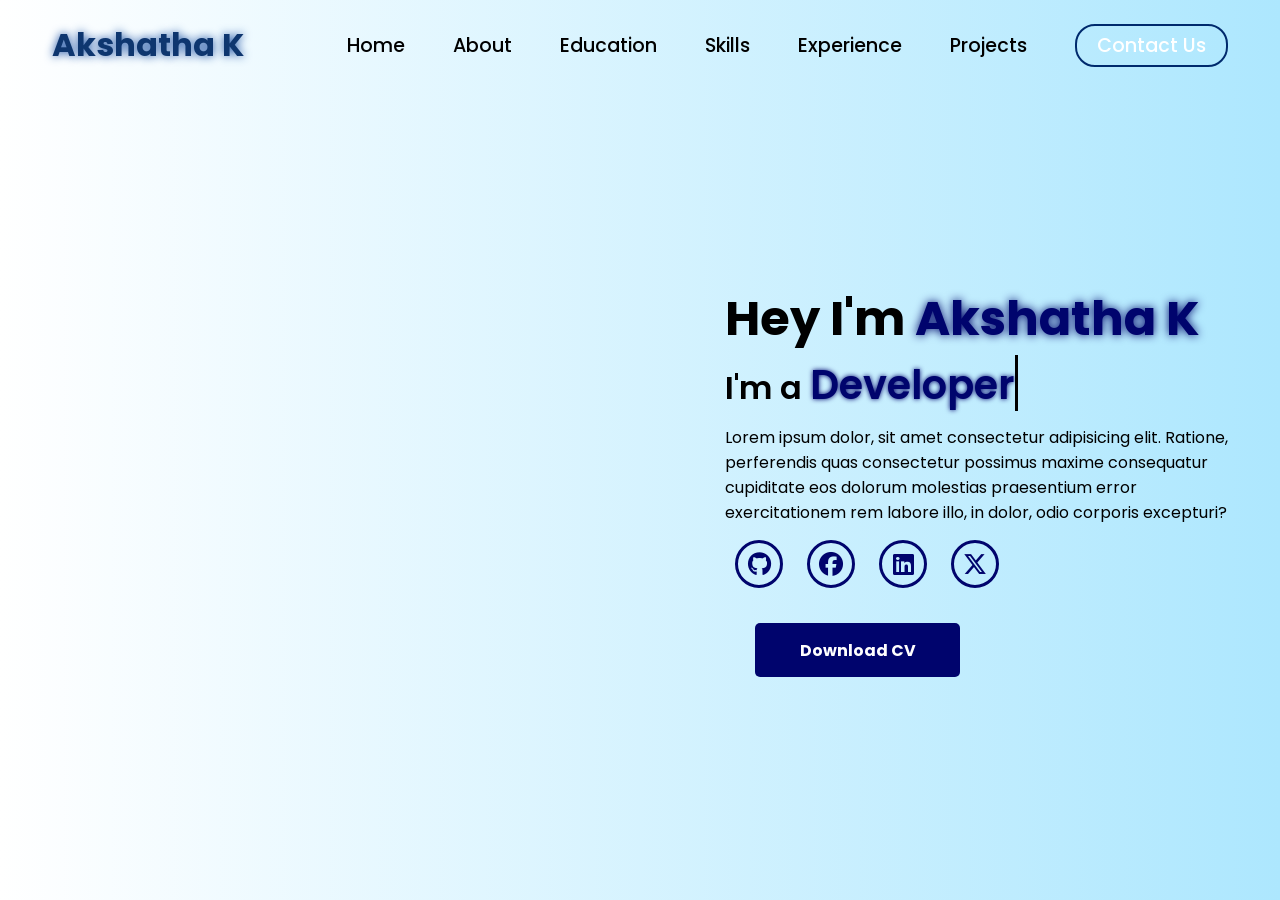
==== index.html @ f180c632 "(feat):index file with css added" ====
<!doctype html>
<html lang="en">
  <head>
    <meta charset="UTF-8" />
    <meta name="viewport" content="width=device-width, initial-scale=1.0" />
    <link
      rel="stylesheet"
      href="https://cdnjs.cloudflare.com/ajax/libs/font-awesome/6.7.1/css/all.min.css"
    />
    <title>Akshatha's Portfolio</title>
    <link rel="stylesheet" href="styles.css" />
    <link rel="stylesheet" href="https://unpkg.com/aos@next/dist/aos.css" />
  </head>
  <body>
    <nav>
      <div class="nav-container">
        <div class="logo" data-aos="zoom-in" data-aos-duration="1000">
          <span>Akshatha K</span>
        </div>
        <div class="links">
          <div
            class="link"
            data-aos="fade-up"
            data-aos-duration="1000"
            data-aos-delay="100"
          >
            <a href="#">Home</a>
          </div>
          <div
            class="link"
            data-aos="fade-up"
            data-aos-duration="1000"
            data-aos-delay="200"
          >
            <a href="#">About</a>
          </div>
          <div
            class="link"
            data-aos="fade-up"
            data-aos-duration="1000"
            data-aos-delay="300"
          >
            <a href="#">Education</a>
          </div>
          <div
            class="link"
            data-aos="fade-up"
            data-aos-duration="1000"
            data-aos-delay="500"
          >
            <a href="#">Skills</a>
          </div>
          <div
            class="link"
            data-aos="fade-up"
            data-aos-duration="1000"
            data-aos-delay="400"
          >
            <a href="#">Experience</a>
          </div>
          <div
            class="link"
            data-aos="fade-up"
            data-aos-duration="1000"
            data-aos-delay="500"
          >
            <a href="#">Projects</a>
          </div>
          <div
            class="link contact-btn"
            data-aos="fade-up"
            data-aos-duration="1000"
            data-aos-delay="600"
          >
            <a href="#">Contact Us</a>
          </div>
        </div>
        <i class="fa-solid fa-bars hamburg" onclick="hamburg()"></i>
      </div>
      <div class="dropdown">
        <div class="links">
          <a href="">Home</a>
          <a href="">About</a>
          <a href="">Education</a>
          <a href="">Skills</a>
          <a href="">Experience</a>
          <a href="">Contact Us</a>
          <i class="fa-solid fa-xmark cancel" onclick="cancel()"></i>
        </div>
      </div>
    </nav>
    <section>
      <div class="main-container">
        <div class="image" data-aos="zoom-in-right" data-aos-duration="2500">
          <img src="main.png" alt="" />
        </div>
        <div class="content">
          <h1
            data-aos="fade-left"
            data-aos-duration="1000"
            data-aos-delay="800"
          >
            Hey I'm <span>Akshatha K</span>
          </h1>
          <div
            class="typewriter"
            data-aos="fade-right"
            data-aos-duration="1000"
            data-aos-delay="900"
          >
            I'm a <span></span>
          </div>
          <p data-aos="flip-up" data-aos-duration="1000" data-aos-delay="1000">
            Lorem ipsum dolor, sit amet consectetur adipisicing elit. Ratione,
            perferendis quas consectetur possimus maxime consequatur cupiditate
            eos dolorum molestias praesentium error exercitationem rem labore
            illo, in dolor, odio corporis excepturi?
          </p>
          <div
            class="social-links"
            data-aos="flip-down"
            data-aos-duration="1000"
            data-aos-delay="1200"
          >
            <a href="#"><i class="fa-brands fa-github"></i></a>
            <a href="#"><i class="fa-brands fa-facebook"></i></a>
            <a href="#"><i class="fa-brands fa-linkedin"></i></a>
            <a href="#"><i class="fa-brands fa-x-twitter"></i></a>
          </div>
          <div
            class="btn"
            data-aos="zoom-out-left"
            data-aos-duration="1000"
            data-aos-delay="1300"
          >
            <button>Download CV</button>
          </div>
        </div>
      </div>
    </section>
    <script src="https://unpkg.com/aos@next/dist/aos.js"></script>
    <script>
      AOS.init({ offset: 0 });
    </script>
    <script>
      function hamburg() {
        const navbar = document.querySelector(".dropdown");
        navbar.style.transform = "translateY(0px)";
      }
      function cancel() {
        const navbar = document.querySelector(".dropdown");
        navbar.style.transform = "translateY(-500px)";
      }
    </script>
  </body>
</html>
---- styles.css ----
@import url("https://fonts.googleapis.com/css2?family=Poppins:wght@100;200;300;400;500;600&display=swap");

* {
  padding: 0;
  margin: 0;
  font-family: "Poppins", sans-serif;
  box-sizing: border-box;
}

html {
  overflow-x: hidden;
}

body {
  width: 100%;
  height: 100vh;
  overflow: hidden;
  background: linear-gradient(to right, rgb(255, 255, 255), #ade7fe);
}

nav {
  width: 100%;
  height: 10vh;
  position: sticky;
}

.nav-container {
  width: 100%;
  height: 100%;
  display: flex;
  justify-content: space-around;
  align-items: center;
}

.logo {
  color: black;
  font-size: 2rem;
  font-weight: bolder;
}

.logo span {
  color: rgb(14, 54, 111);
  text-shadow: 0 0 10px rgb(26, 79, 163);
}

.hamburg,
.cancel {
  cursor: pointer;
  position: absolute;
  right: 15px;
  top: 10px;
  color: black;
  font-size: 2rem;
  display: none;
}

.nav-container .links {
  display: flex;
  gap: 3rem;
  align-items: center;
}

.nav-container .links a {
  position: relative;
  font-size: 1.2rem;
  color: black;
  text-decoration: none;
  font-weight: 500;
  transform: 0.3s linear;
}

.nav-container .links a::before {
  position: absolute;
  content: "";
  bottom: -3px;
  left: 0;
  width: 0%;
  height: 3px;
  background-color: rgb(23, 45, 118);
  transition: 0.2s linear;
}

.nav-container .links a:hover::before {
  width: 100%;
}

.nav-container .contact-btn {
  background-color: transparent;
  padding: 5px 20px;
  border-radius: 20px;
  border: 2px solid rgb(0, 42, 109);
  transition: 0.2s linear;
}

.nav-container .contact-btn a {
  color: white;
  transition: 0.3s linear;
}

.nav-container .contact-btn:hover,
.nav-container .contact-btn:hover a {
  background-color: rgb(10, 59, 119);
  color: white;
}

.nav-container .links a:hover {
  color: rgb(14, 45, 132);
}

.dropdown {
  z-index: 100;
  position: absolute;
  top: 0;
  transform: translateY(-500px);
  width: 100%;
  height: auto;
  backdrop-filter: brightness(40%) blur(3px);
  box-shadow: 0 0 20px black;
  transition: 0.2s linear;
}

.dropdown .links a {
  color: white;
  display: flex;
  text-decoration: none;
  justify-content: center;
  padding: 15px 0;
  align-items: center;
  transition: 0.2s linear;
}

.dropdown .links a:hover {
  background-color: rgb(16, 43, 133);
}

section {
  width: 100%;
  height: 90vh;
}

.main-container {
  width: 100%;
  height: 100%;
  display: flex;
  justify-content: space-evenly;
  align-items: center;
}

.main-container .image {
  z-index: -1;
  width: 50%;
}

.main-container .image img {
  width: 100%;
}

.main-container .content {
  color: black;
  width: 40%;
  min-height: 100px;
}

.content h1 {
  font-size: clamp(1rem, 2rem + 5vw, 3rem);
}

.content h1 span {
  color: rgb(0, 4, 109);
  text-shadow: 0 0 10px rgb(0, 9, 109);
}

.content .typewriter {
  font-weight: 600;
  font-size: clamp(1rem, 1rem + 5vw, 2rem);
}

.content .typewriter span {
  color: rgb(0, 4, 109);
  font-size: 2.5rem;
  text-shadow: 0 0 5px rgb(0, 4, 109);
  position: relative;
  transition: 0.3s linear;
}

.typewriter span::before {
  content: "Developer";
  animation: words 15s infinite;
}

.typewriter span::after {
  content: "";
  position: absolute;
  width: calc(100% + 8px);
  height: 100%;
  border-left: 3px solid black;
  animation: cursor 0.6s linear infinite;
}

@keyframes cursor {
  to {
    border-left: 3px solid #b74b4b;
  }
}

@keyframes words {
  0%,
  33% {
    content: "Frontend Developer";
  }
  34%,
  66% {
    content: "Web developer";
  }
  67%,
  100% {
    content: "Full Stack Developer";
  }
}

.content p {
  font-size: clamp(0.4rem, 0.2rem + 9vw, 1rem);
  margin: 10px 0;
}

.social-links i {
  display: inline-flex;
  justify-content: center;
  align-items: center;
  width: 3rem;
  height: 3rem;
  background-color: transparent;
  border: 0.2rem solid rgb(0, 4, 109);
  border-radius: 50%;
  color: rgb(0, 4, 109);
  margin: 5px 10px;
  font-size: 1.5rem;
  transition: 0.2s linear;
}

.social-links i:hover {
  scale: 1.3;
  color: white;
  background-color: rgb(0, 4, 109);
  filter: drop-shadow(0 0 10px rgb(0, 4, 109));
}

.content button {
  width: 40%;
  height: 6vh;
  margin: 30px;
  background-color: rgb(0, 4, 109);
  color: white;
  border: none;
  outline: none;
  font-size: 100%;
  font-weight: 700;
  border-radius: 5px;
  transition: 0.2s linear;
}

.content button:hover {
  scale: 1.1;
  color: rgb(0, 4, 109);
  border: 2px solid rgb(0, 4, 109);
  background-color: transparent;
  font-weight: 700;
  box-shadow: 0 0 40px rgb(0, 4, 109);
}

@media (max-width: 884px) {
  body {
    overflow-y: visible;
  }

  nav .logo {
    position: absolute;
    top: 16px;
    left: 15px;
    font-size: 1.5rem;
  }

  .main-container {
    display: flex;
    flex-direction: column;
  }

  .nav-container .links {
    display: none;
  }

  .hamburg,
  .cancel {
    display: block;
  }

  .main-container .content {
    width: 80%;
  }

  .social-links i {
    width: 2.5rem;
    height: 2.5rem;
    font-size: 1.5rem;
  }
  .cancel {
    color: white;
  }

  .main-container .image {
    width: 80%;
    margin-bottom: 0px;
  }
}
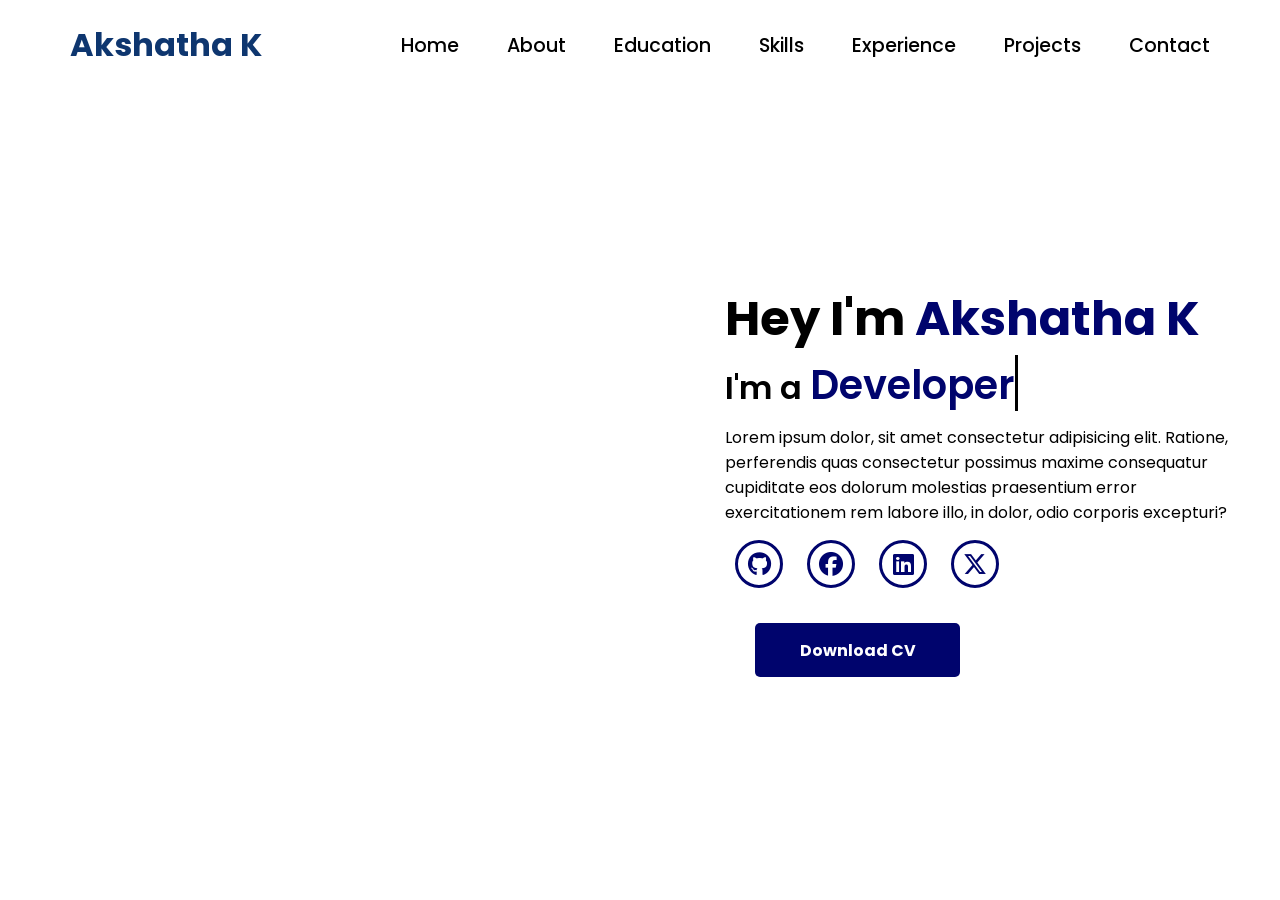
==== commit e28551ee: "feat(mod):Updated files as per requirements" ====
--- a/index.html
+++ b/index.html
@@ -17,6 +17,41 @@
         <div class="logo" data-aos="zoom-in" data-aos-duration="1000">
           <span>Akshatha K</span>
         </div>
+        <!-- <div> -->
+          <!-- <section id="About">
+  <h2>About Me</h2>
+  <p>Second-year Computer Science Engineering student passionate about UI/UX and gamified learning apps.</p>
+</section>
+
+<section id="Education">
+  <h2>Education</h2>
+  <p>Vivekananda college of engineering and technology</p>
+</section>
+
+<section id="Skills">
+  <h2>Skills</h2>
+  <ul>
+    <li>Java, C, C++</li>
+    <li>Python, HTML, CSS, JS</li>
+    <li>Flutter & Riverpod</li>
+  </ul>
+</section>
+
+<section id="Projects">
+  <h2>Projects</h2>
+  <div class="project-card">Resume Builder Web App</div>
+  <div class="project-card">Gamified Learning Widget</div>
+</section>
+
+<section id="Contact">
+  <h2>Contact</h2>
+  <form>
+    <input type="text" placeholder="Your Name" required />
+    <input type="email" placeholder="Your Email" required />
+    <textarea placeholder="Message"></textarea>
+    <button type="submit">Send</button>
+  </form>
+</section> -->
         <div class="links">
           <div
             class="link"
@@ -24,7 +59,7 @@
             data-aos-duration="1000"
             data-aos-delay="100"
           >
-            <a href="#">Home</a>
+            <a href="">Home</a>
           </div>
           <div
             class="link"
@@ -32,7 +67,7 @@
             data-aos-duration="1000"
             data-aos-delay="200"
           >
-            <a href="#">About</a>
+            <a href="">About</a>
           </div>
           <div
             class="link"
@@ -40,7 +75,7 @@
             data-aos-duration="1000"
             data-aos-delay="300"
           >
-            <a href="#">Education</a>
+            <a href="">Education</a>
           </div>
           <div
             class="link"
@@ -48,7 +83,7 @@
             data-aos-duration="1000"
             data-aos-delay="500"
           >
-            <a href="#">Skills</a>
+            <a href="">Skills</a>
           </div>
           <div
             class="link"
@@ -56,7 +91,7 @@
             data-aos-duration="1000"
             data-aos-delay="400"
           >
-            <a href="#">Experience</a>
+            <a href="">Experience</a>
           </div>
           <div
             class="link"
@@ -64,19 +99,16 @@
             data-aos-duration="1000"
             data-aos-delay="500"
           >
-            <a href="#">Projects</a>
-          </div>
-          <div
-            class="link contact-btn"
+            <a href="">Projects</a>
+        </div>
+         <div
+            class="link"
             data-aos="fade-up"
             data-aos-duration="1000"
-            data-aos-delay="600"
+            data-aos-delay="500"
           >
-            <a href="#">Contact Us</a>
+            <a href="">Contact</a>
           </div>
-        </div>
-        <i class="fa-solid fa-bars hamburg" onclick="hamburg()"></i>
-      </div>
       <div class="dropdown">
         <div class="links">
           <a href="">Home</a>
@@ -84,10 +116,11 @@
           <a href="">Education</a>
           <a href="">Skills</a>
           <a href="">Experience</a>
-          <a href="">Contact Us</a>
+          <a href="">Contact</a>
           <i class="fa-solid fa-xmark cancel" onclick="cancel()"></i>
-        </div>
+        </div>-
       </div>
+      
     </nav>
     <section>
       <div class="main-container">
--- a/styles.css
+++ b/styles.css
@@ -9,13 +9,14 @@
 
 html {
   overflow-x: hidden;
+  scroll-behavior: smooth;
 }
 
 body {
   width: 100%;
   height: 100vh;
   overflow: hidden;
-  background: linear-gradient(to right, rgb(255, 255, 255), #ade7fe);
+  background: rgb(255, 255, 255);
 }
 
 nav {
@@ -40,7 +41,7 @@
 
 .logo span {
   color: rgb(14, 54, 111);
-  text-shadow: 0 0 10px rgb(26, 79, 163);
+  /* text-shadow: 0 0 10px rgb(26, 79, 163); */
 }
 
 .hamburg,
@@ -167,7 +168,7 @@
 
 .content h1 span {
   color: rgb(0, 4, 109);
-  text-shadow: 0 0 10px rgb(0, 9, 109);
+  /* text-shadow: 0 0 10px rgb(0, 9, 109); */
 }
 
 .content .typewriter {
@@ -178,7 +179,7 @@
 .content .typewriter span {
   color: rgb(0, 4, 109);
   font-size: 2.5rem;
-  text-shadow: 0 0 5px rgb(0, 4, 109);
+  /* text-shadow: 0 0 5px rgb(0, 4, 109); */
   position: relative;
   transition: 0.3s linear;
 }
@@ -241,8 +242,7 @@
 .social-links i:hover {
   scale: 1.3;
   color: white;
-  background-color: rgb(0, 4, 109);
-  filter: drop-shadow(0 0 10px rgb(0, 4, 109));
+  /* background-color: rgb(0filter: drop-shadow(0 0 10px rgb(0, 4, 109));, 4, 109); */
 }
 
 .content button {
@@ -265,7 +265,7 @@
   border: 2px solid rgb(0, 4, 109);
   background-color: transparent;
   font-weight: 700;
-  box-shadow: 0 0 40px rgb(0, 4, 109);
+  /* box-shadow: 0 0 40px rgb(0, 4, 109); */
 }
 
 @media (max-width: 884px) {
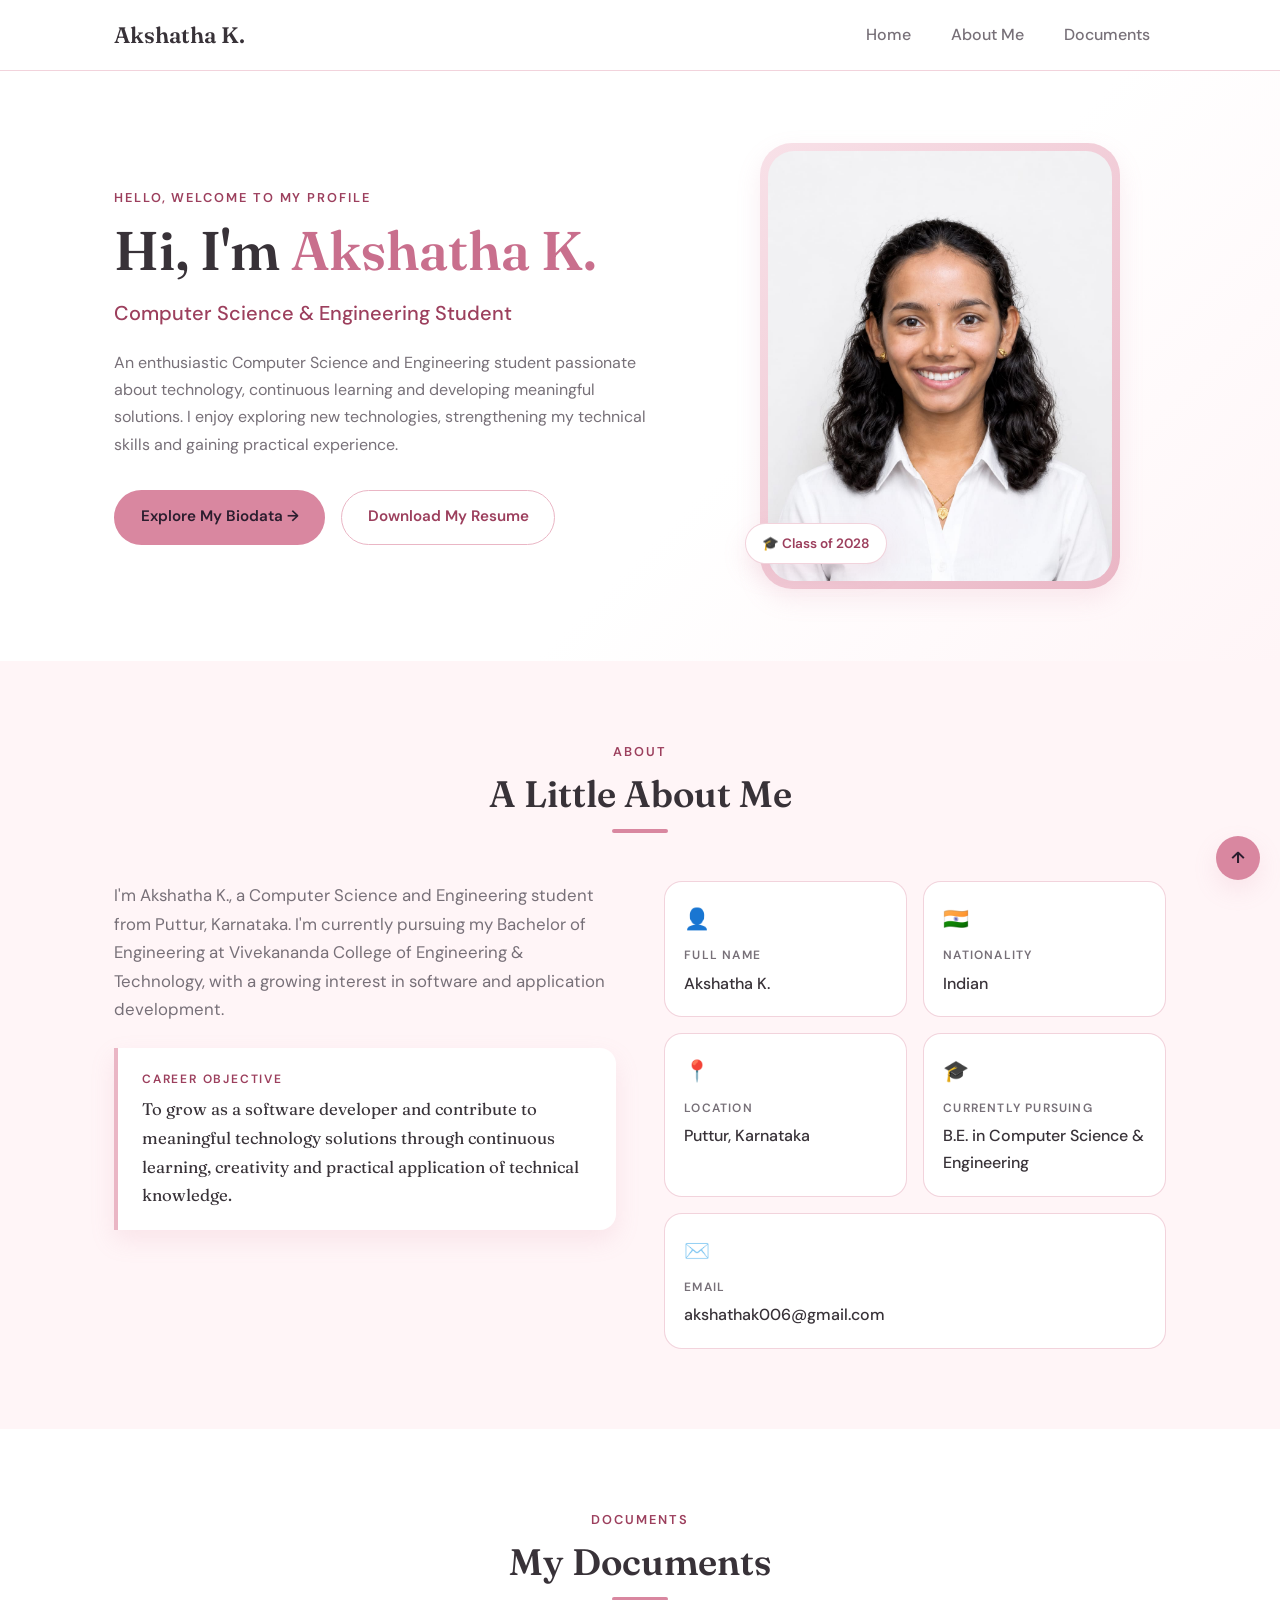
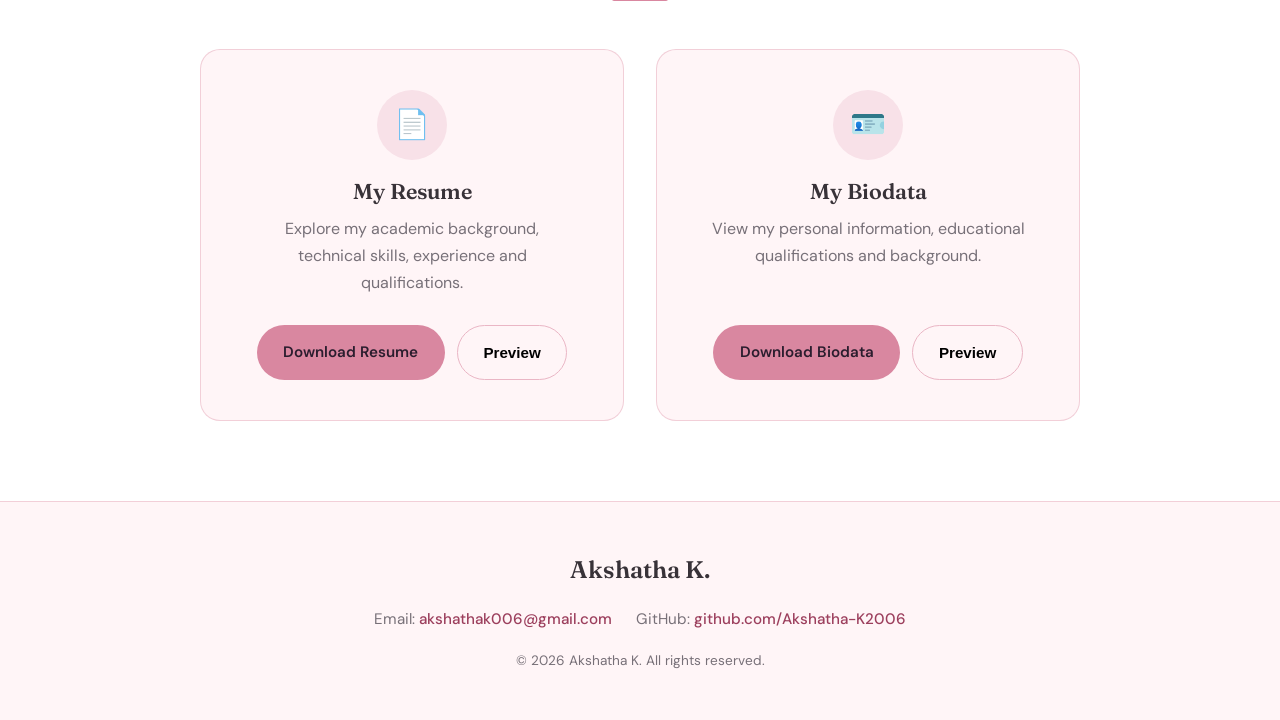
==== commit b1d15b7f: "feat(mod):Updated directory and files" ====
--- a/index.html
+++ b/index.html
@@ -3,187 +3,260 @@
   <head>
     <meta charset="UTF-8" />
     <meta name="viewport" content="width=device-width, initial-scale=1.0" />
+    <title>Akshatha K. | Personal Profile</title>
+    <link rel="preconnect" href="https://fonts.googleapis.com" />
+    <link rel="preconnect" href="https://fonts.gstatic.com" crossorigin />
     <link
+      href="https://fonts.googleapis.com/css2?family=DM+Sans:wght@400;500;600&family=Fraunces:wght@600&display=swap"
       rel="stylesheet"
-      href="https://cdnjs.cloudflare.com/ajax/libs/font-awesome/6.7.1/css/all.min.css"
     />
-    <title>Akshatha's Portfolio</title>
-    <link rel="stylesheet" href="styles.css" />
-    <link rel="stylesheet" href="https://unpkg.com/aos@next/dist/aos.css" />
+    <link rel="stylesheet" href="css/style.css" />
   </head>
+
   <body>
-    <nav>
-      <div class="nav-container">
-        <div class="logo" data-aos="zoom-in" data-aos-duration="1000">
-          <span>Akshatha K</span>
-        </div>
-        <!-- <div> -->
-          <!-- <section id="About">
-  <h2>About Me</h2>
-  <p>Second-year Computer Science Engineering student passionate about UI/UX and gamified learning apps.</p>
-</section>
-
-<section id="Education">
-  <h2>Education</h2>
-  <p>Vivekananda college of engineering and technology</p>
-</section>
-
-<section id="Skills">
-  <h2>Skills</h2>
-  <ul>
-    <li>Java, C, C++</li>
-    <li>Python, HTML, CSS, JS</li>
-    <li>Flutter & Riverpod</li>
-  </ul>
-</section>
-
-<section id="Projects">
-  <h2>Projects</h2>
-  <div class="project-card">Resume Builder Web App</div>
-  <div class="project-card">Gamified Learning Widget</div>
-</section>
-
-<section id="Contact">
-  <h2>Contact</h2>
-  <form>
-    <input type="text" placeholder="Your Name" required />
-    <input type="email" placeholder="Your Email" required />
-    <textarea placeholder="Message"></textarea>
-    <button type="submit">Send</button>
-  </form>
-</section> -->
-        <div class="links">
-          <div
-            class="link"
-            data-aos="fade-up"
-            data-aos-duration="1000"
-            data-aos-delay="100"
-          >
-            <a href="">Home</a>
-          </div>
-          <div
-            class="link"
-            data-aos="fade-up"
-            data-aos-duration="1000"
-            data-aos-delay="200"
-          >
-            <a href="">About</a>
-          </div>
-          <div
-            class="link"
-            data-aos="fade-up"
-            data-aos-duration="1000"
-            data-aos-delay="300"
-          >
-            <a href="">Education</a>
-          </div>
-          <div
-            class="link"
-            data-aos="fade-up"
-            data-aos-duration="1000"
-            data-aos-delay="500"
-          >
-            <a href="">Skills</a>
-          </div>
-          <div
-            class="link"
-            data-aos="fade-up"
-            data-aos-duration="1000"
-            data-aos-delay="400"
-          >
-            <a href="">Experience</a>
-          </div>
-          <div
-            class="link"
-            data-aos="fade-up"
-            data-aos-duration="1000"
-            data-aos-delay="500"
-          >
-            <a href="">Projects</a>
-        </div>
-         <div
-            class="link"
-            data-aos="fade-up"
-            data-aos-duration="1000"
-            data-aos-delay="500"
-          >
-            <a href="">Contact</a>
-          </div>
-      <div class="dropdown">
-        <div class="links">
-          <a href="">Home</a>
-          <a href="">About</a>
-          <a href="">Education</a>
-          <a href="">Skills</a>
-          <a href="">Experience</a>
-          <a href="">Contact</a>
-          <i class="fa-solid fa-xmark cancel" onclick="cancel()"></i>
-        </div>-
+    <!-- NAVIGATION -->
+    <header class="site-header">
+      <nav class="nav container" id="nav">
+        <a class="brand" href="#home">Akshatha K.</a>
+
+        <button class="nav-toggle" id="nav-toggle" aria-label="Toggle menu">
+          ☰
+        </button>
+
+        <ul class="nav-links" id="nav-menu">
+          <li><a href="#home">Home</a></li>
+          <li><a href="#about">About Me</a></li>
+          <li><a href="#documents">Documents</a></li>
+        </ul>
+      </nav>
+    </header>
+
+    <main>
+      <!-- HERO SECTION -->
+      <section class="hero" id="home">
+        <div class="container hero-grid">
+          <div class="hero-text">
+            <p class="eyebrow">HELLO, WELCOME TO MY PROFILE</p>
+            <h1>Hi, I'm <span class="accent-word">Akshatha K.</span></h1>
+            <p class="hero-subtitle">
+              Computer Science &amp; Engineering Student
+            </p>
+            <p class="hero-intro">
+              An enthusiastic Computer Science and Engineering student
+              passionate about technology, continuous learning and developing
+              meaningful solutions. I enjoy exploring new technologies,
+              strengthening my technical skills and gaining practical
+              experience.
+            </p>
+
+            <div class="hero-actions">
+              <a class="btn btn-primary" href="#documents">
+                Explore My Biodata →
+              </a>
+              <a
+                class="btn btn-secondary"
+                href="assets/documents/resume.pdf"
+                download="Akshatha_K_Resume.pdf"
+                onclick="showToast('Your Resume download has started.')"
+              >
+                Download My Resume
+              </a>
+            </div>
+          </div>
+
+          <div class="hero-visual">
+            <div class="photo-wrap">
+              <div class="photo-frame">
+                <img
+                  src="assets/images/profile.png"
+                  alt="Portrait of Akshatha K."
+                />
+              </div>
+              <div class="photo-chip">🎓 Class of 2028</div>
+            </div>
+          </div>
+        </div>
+      </section>
+
+      <!-- ABOUT SECTION -->
+      <section class="section section-tint" id="about">
+        <div class="container">
+          <div class="section-head">
+            <p class="eyebrow">About</p>
+            <h2>A Little About Me</h2>
+          </div>
+
+          <div class="about-grid">
+            <div class="about-intro">
+              <p>
+                I'm Akshatha K., a Computer Science and Engineering student from
+                Puttur, Karnataka. I'm currently pursuing my Bachelor of
+                Engineering at Vivekananda College of Engineering &amp;
+                Technology, with a growing interest in software and application
+                development.
+              </p>
+
+              <blockquote class="objective">
+                <span class="objective-label">Career Objective</span>
+                <p>
+                  To grow as a software developer and contribute to meaningful
+                  technology solutions through continuous learning, creativity
+                  and practical application of technical knowledge.
+                </p>
+              </blockquote>
+            </div>
+
+            <ul class="info-grid">
+              <li class="info-card">
+                <span class="info-icon">👤</span>
+                <span class="info-label">Full Name</span>
+                <span class="info-value">Akshatha K.</span>
+              </li>
+              <li class="info-card">
+                <span class="info-icon">🇮🇳</span>
+                <span class="info-label">Nationality</span>
+                <span class="info-value">Indian</span>
+              </li>
+              <li class="info-card">
+                <span class="info-icon">📍</span>
+                <span class="info-label">Location</span>
+                <span class="info-value">Puttur, Karnataka</span>
+              </li>
+              <li class="info-card">
+                <span class="info-icon">🎓</span>
+                <span class="info-label">Currently Pursuing</span>
+                <span class="info-value"
+                  >B.E. in Computer Science &amp; Engineering</span
+                >
+              </li>
+              <li class="info-card info-card-wide">
+                <span class="info-icon">✉️</span>
+                <span class="info-label">Email</span>
+                <a
+                  class="info-value info-link"
+                  href="mailto:akshathak006@gmail.com"
+                >
+                  akshathak006@gmail.com
+                </a>
+              </li>
+            </ul>
+          </div>
+        </div>
+      </section>
+
+      <!-- DOCUMENTS SECTION -->
+      <section class="section" id="documents">
+        <div class="container">
+          <div class="section-head">
+            <p class="eyebrow">Documents</p>
+            <h2>My Documents</h2>
+          </div>
+
+          <div class="doc-grid">
+            <!-- Resume Card -->
+            <article class="card doc-card">
+              <div class="doc-icon">📄</div>
+              <h3>My Resume</h3>
+              <p>
+                Explore my academic background, technical skills, experience and
+                qualifications.
+              </p>
+              <div class="doc-actions">
+                <a
+                  class="btn btn-primary"
+                  href="assets/documents/resume.pdf"
+                  download="Akshatha_K_Resume.pdf"
+                  onclick="showToast('Your Resume download has started.')"
+                >
+                  Download Resume
+                </a>
+                <!-- Inside Resume Card -->
+                <button
+                  type="button"
+                  class="btn btn-ghost"
+                  onclick="
+                    openPreview('assets/documents/resume.pdf', 'My Resume')
+                  "
+                >
+                  Preview
+                </button>
+              </div>
+            </article>
+
+            <!-- Biodata Card -->
+            <article class="card doc-card">
+              <div class="doc-icon">🪪</div>
+              <h3>My Biodata</h3>
+              <p>
+                View my personal information, educational qualifications and
+                background.
+              </p>
+              <div class="doc-actions">
+                <a
+                  class="btn btn-primary"
+                  href="assets/documents/biodata.pdf"
+                  download="Akshatha_K_Biodata.pdf"
+                  onclick="showToast('Your Biodata download has started.')"
+                >
+                  Download Biodata
+                </a>
+                <!-- Inside Resume Card -->
+
+                <button
+                  type="button"
+                  class="btn btn-ghost"
+                  onclick="
+                    openPreview('assets/documents/biodata.pdf', 'My Biodata')
+                  "
+                >
+                  Preview
+                </button>
+              </div>
+            </article>
+          </div>
+        </div>
+      </section>
+    </main>
+
+    <!-- FOOTER -->
+    <footer class="site-footer">
+      <div class="container footer-inner">
+        <p class="footer-name">Akshatha K.</p>
+        <ul class="footer-links">
+          <li>
+            Email:
+            <a href="mailto:akshathak006@gmail.com">akshathak006@gmail.com</a>
+          </li>
+          <li>
+            GitHub:
+            <a href="https://github.com/Akshatha-K2006" target="_blank">
+              github.com/Akshatha-K2006
+            </a>
+          </li>
+        </ul>
+        <p class="footer-copy">
+          &copy; <span id="year">2026</span> Akshatha K. All rights reserved.
+        </p>
       </div>
-      
-    </nav>
-    <section>
-      <div class="main-container">
-        <div class="image" data-aos="zoom-in-right" data-aos-duration="2500">
-          <img src="main.png" alt="" />
-        </div>
-        <div class="content">
-          <h1
-            data-aos="fade-left"
-            data-aos-duration="1000"
-            data-aos-delay="800"
-          >
-            Hey I'm <span>Akshatha K</span>
-          </h1>
-          <div
-            class="typewriter"
-            data-aos="fade-right"
-            data-aos-duration="1000"
-            data-aos-delay="900"
-          >
-            I'm a <span></span>
-          </div>
-          <p data-aos="flip-up" data-aos-duration="1000" data-aos-delay="1000">
-            Lorem ipsum dolor, sit amet consectetur adipisicing elit. Ratione,
-            perferendis quas consectetur possimus maxime consequatur cupiditate
-            eos dolorum molestias praesentium error exercitationem rem labore
-            illo, in dolor, odio corporis excepturi?
-          </p>
-          <div
-            class="social-links"
-            data-aos="flip-down"
-            data-aos-duration="1000"
-            data-aos-delay="1200"
-          >
-            <a href="#"><i class="fa-brands fa-github"></i></a>
-            <a href="#"><i class="fa-brands fa-facebook"></i></a>
-            <a href="#"><i class="fa-brands fa-linkedin"></i></a>
-            <a href="#"><i class="fa-brands fa-x-twitter"></i></a>
-          </div>
-          <div
-            class="btn"
-            data-aos="zoom-out-left"
-            data-aos-duration="1000"
-            data-aos-delay="1300"
-          >
-            <button>Download CV</button>
-          </div>
-        </div>
+    </footer>
+
+    <!-- Back to top & Toast notification -->
+    <a href="#home" class="back-to-top" aria-label="Back to top">↑</a>
+    <div class="toast" id="toast"></div>
+
+    <!-- PDF PREVIEW MODAL -->
+    <div class="modal" id="pdf-modal" onclick="closePreview(event)">
+      <div class="modal-box">
+        <div class="modal-header">
+          <h3 id="modal-title">Document Preview</h3>
+          <button type="button" class="modal-close" onclick="closePreview()">
+            ✕
+          </button>
+        </div>
+        <iframe id="pdf-frame" src="" title="Document Preview"></iframe>
       </div>
-    </section>
-    <script src="https://unpkg.com/aos@next/dist/aos.js"></script>
-    <script>
-      AOS.init({ offset: 0 });
-    </script>
-    <script>
-      function hamburg() {
-        const navbar = document.querySelector(".dropdown");
-        navbar.style.transform = "translateY(0px)";
-      }
-      function cancel() {
-        const navbar = document.querySelector(".dropdown");
-        navbar.style.transform = "translateY(-500px)";
-      }
-    </script>
+    </div>
+
+    <script src="js/script.js"></script>
   </body>
 </html>
--- a/css/style.css
+++ b/css/style.css
@@ -0,0 +1,617 @@
+/* ==========================================================================
+   1. VARIABLES & BASE STYLES
+   ========================================================================== */
+:root {
+  --white: #ffffff;
+  --soft-pink: #fff5f7;
+  --blush: #f8e1e8;
+  --rose: #eab6c5;
+  --primary: #d987a0;
+  --primary-hover: #c96f8d;
+  --text: #383238;
+  --text-soft: #777078;
+  --accent-text: #9c3f5d;
+  --on-primary: #2b1d2e;
+  --border: rgba(234, 182, 197, 0.6);
+  --shadow: 0 10px 25px rgba(217, 135, 160, 0.15);
+
+  --font-body: "DM Sans", sans-serif;
+  --font-head: "Fraunces", serif;
+}
+
+* {
+  box-sizing: border-box;
+  margin: 0;
+  padding: 0;
+}
+
+html {
+  scroll-behavior: smooth;
+}
+
+body {
+  font-family: var(--font-body);
+  line-height: 1.7;
+  color: var(--text);
+  background: var(--white);
+}
+
+h1,
+h2,
+h3 {
+  font-family: var(--font-head);
+  font-weight: 600;
+  line-height: 1.2;
+}
+
+ul {
+  list-style: none;
+}
+
+img {
+  max-width: 100%;
+  display: block;
+}
+
+a {
+  color: inherit;
+  text-decoration: none;
+}
+
+.container {
+  max-width: 1100px;
+  margin: 0 auto;
+  padding: 0 1.5rem;
+}
+
+.section {
+  padding: 5rem 0;
+  scroll-margin-top: 70px;
+}
+
+.section-tint {
+  background: var(--soft-pink);
+}
+
+.section-head {
+  text-align: center;
+  margin-bottom: 3rem;
+}
+
+.section-head h2 {
+  font-size: 2.3rem;
+}
+
+.section-head h2::after {
+  content: "";
+  display: block;
+  width: 56px;
+  height: 4px;
+  margin: 0.8rem auto 0;
+  border-radius: 99px;
+  background: var(--primary);
+}
+
+.eyebrow {
+  font-size: 0.8rem;
+  font-weight: 600;
+  letter-spacing: 0.15em;
+  text-transform: uppercase;
+  color: var(--accent-text);
+  margin-bottom: 0.6rem;
+}
+
+/* ==========================================================================
+   2. BUTTONS
+   ========================================================================== */
+.btn {
+  display: inline-block;
+  padding: 0.85rem 1.6rem;
+  border-radius: 99px;
+  font-weight: 600;
+  font-size: 0.95rem;
+  border: 1.5px solid transparent;
+  transition: all 0.25s ease;
+  cursor: pointer;
+}
+
+.btn:hover {
+  transform: translateY(-2px);
+}
+
+.btn-primary {
+  background: var(--primary);
+  color: var(--on-primary);
+}
+
+.btn-primary:hover {
+  background: var(--primary-hover);
+}
+
+.btn-secondary {
+  background: var(--white);
+  color: var(--accent-text);
+  border-color: var(--rose);
+}
+
+.btn-secondary:hover {
+  background: var(--blush);
+}
+
+.btn-ghost {
+  background: transparent;
+  border-color: var(--rose);
+}
+
+.btn-ghost:hover {
+  background: var(--blush);
+}
+
+/* ==========================================================================
+   3. HEADER & NAVIGATION
+   ========================================================================== */
+.site-header {
+  position: sticky;
+  top: 0;
+  z-index: 50;
+  background: rgba(255, 255, 255, 0.95);
+  border-bottom: 1px solid var(--border);
+}
+
+.nav {
+  display: flex;
+  align-items: center;
+  justify-content: space-between;
+  height: 70px;
+}
+
+.brand {
+  font-family: var(--font-head);
+  font-size: 1.4rem;
+  font-weight: 600;
+}
+
+.nav-links {
+  display: flex;
+  gap: 0.5rem;
+}
+
+.nav-links a {
+  padding: 0.5rem 1rem;
+  border-radius: 99px;
+  font-weight: 500;
+  color: var(--text-soft);
+  transition: 0.2s;
+}
+
+.nav-links a:hover {
+  color: var(--accent-text);
+  background: var(--soft-pink);
+}
+
+.nav-toggle {
+  display: none;
+  background: var(--white);
+  border: 1px solid var(--border);
+  border-radius: 10px;
+  padding: 0.4rem 0.7rem;
+  font-size: 1.2rem;
+  color: var(--accent-text);
+  cursor: pointer;
+}
+
+/* ==========================================================================
+   4. HERO SECTION
+   ========================================================================== */
+.hero {
+  padding: 4.5rem 0;
+  background: linear-gradient(135deg, var(--white) 60%, var(--soft-pink) 100%);
+  scroll-margin-top: 70px;
+}
+
+.hero-grid {
+  display: grid;
+  grid-template-columns: 1.1fr 0.9fr;
+  align-items: center;
+  gap: 3rem;
+}
+
+.hero-text h1 {
+  font-size: 3.4rem;
+  margin-bottom: 0.75rem;
+}
+
+.accent-word {
+  color: var(--primary-hover);
+}
+
+.hero-subtitle {
+  font-size: 1.25rem;
+  font-weight: 500;
+  color: var(--accent-text);
+  margin-bottom: 1.2rem;
+}
+
+.hero-intro {
+  color: var(--text-soft);
+  margin-bottom: 2rem;
+  max-width: 34rem;
+}
+
+.hero-actions {
+  display: flex;
+  flex-wrap: wrap;
+  gap: 1rem;
+}
+
+.photo-wrap {
+  position: relative;
+  max-width: 360px;
+  margin: 0 auto;
+}
+
+.photo-frame {
+  padding: 8px;
+  border-radius: 32px;
+  background: linear-gradient(135deg, var(--blush), var(--rose));
+  box-shadow: var(--shadow);
+}
+
+.photo-frame img {
+  border-radius: 26px;
+}
+
+.photo-chip {
+  position: absolute;
+  left: -15px;
+  bottom: 25px;
+  background: var(--white);
+  border: 1px solid var(--border);
+  padding: 0.5rem 1rem;
+  border-radius: 99px;
+  font-size: 0.85rem;
+  font-weight: 600;
+  color: var(--accent-text);
+  box-shadow: var(--shadow);
+}
+
+/* ==========================================================================
+   5. ABOUT SECTION
+   ========================================================================== */
+.about-grid {
+  display: grid;
+  grid-template-columns: 1fr 1fr;
+  gap: 3rem;
+  align-items: start;
+}
+
+.about-intro > p {
+  font-size: 1.05rem;
+  color: var(--text-soft);
+}
+
+.objective {
+  margin-top: 1.5rem;
+  padding: 1.3rem 1.5rem;
+  border-left: 4px solid var(--rose);
+  border-radius: 0 16px 16px 0;
+  background: var(--white);
+  box-shadow: var(--shadow);
+}
+
+.objective-label {
+  display: block;
+  font-size: 0.75rem;
+  font-weight: 600;
+  letter-spacing: 0.15em;
+  text-transform: uppercase;
+  color: var(--accent-text);
+  margin-bottom: 0.4rem;
+}
+
+.objective p {
+  font-family: var(--font-head);
+  font-size: 1.05rem;
+}
+
+.info-grid {
+  display: grid;
+  grid-template-columns: 1fr 1fr;
+  gap: 1rem;
+}
+
+.info-card {
+  background: var(--white);
+  border: 1px solid var(--border);
+  border-radius: 18px;
+  padding: 1.2rem;
+  display: flex;
+  flex-direction: column;
+  gap: 0.25rem;
+  transition: transform 0.25s ease;
+}
+
+.info-card:hover {
+  transform: translateY(-3px);
+}
+
+.info-card-wide {
+  grid-column: 1 / -1;
+}
+
+.info-icon {
+  font-size: 1.3rem;
+  margin-bottom: 0.3rem;
+}
+
+.info-label {
+  font-size: 0.75rem;
+  font-weight: 600;
+  text-transform: uppercase;
+  letter-spacing: 0.1em;
+  color: var(--text-soft);
+}
+
+.info-value {
+  font-weight: 500;
+}
+
+.info-link:hover {
+  color: var(--accent-text);
+  text-decoration: underline;
+}
+
+/* ==========================================================================
+   6. DOCUMENTS SECTION
+   ========================================================================== */
+.doc-grid {
+  display: grid;
+  grid-template-columns: 1fr 1fr;
+  gap: 2rem;
+  max-width: 880px;
+  margin: 0 auto;
+}
+
+.doc-card {
+  background: var(--soft-pink);
+  border: 1px solid var(--border);
+  border-radius: 20px;
+  padding: 2.5rem 1.5rem;
+  text-align: center;
+  display: flex;
+  flex-direction: column;
+  align-items: center;
+  transition:
+    transform 0.25s ease,
+    box-shadow 0.25s ease;
+}
+
+.doc-card:hover {
+  transform: translateY(-4px);
+  box-shadow: var(--shadow);
+}
+
+.doc-icon {
+  width: 70px;
+  height: 70px;
+  border-radius: 50%;
+  background: var(--blush);
+  display: grid;
+  place-items: center;
+  font-size: 1.8rem;
+  margin-bottom: 1.2rem;
+}
+
+.doc-card h3 {
+  font-size: 1.35rem;
+  margin-bottom: 0.6rem;
+}
+
+.doc-card p {
+  color: var(--text-soft);
+  margin-bottom: 1.8rem;
+  max-width: 20rem;
+}
+
+.doc-actions {
+  display: flex;
+  flex-wrap: wrap;
+  justify-content: center;
+  gap: 0.75rem;
+  margin-top: auto;
+}
+
+/* ==========================================================================
+   7. FOOTER, BACK-TO-TOP & TOAST
+   ========================================================================== */
+.site-footer {
+  padding: 3rem 0;
+  background: var(--soft-pink);
+  border-top: 1px solid var(--border);
+  text-align: center;
+}
+
+.footer-inner {
+  display: grid;
+  gap: 1rem;
+}
+
+.footer-name {
+  font-family: var(--font-head);
+  font-size: 1.5rem;
+  font-weight: 600;
+}
+
+.footer-links {
+  display: flex;
+  justify-content: center;
+  flex-wrap: wrap;
+  gap: 1.5rem;
+  font-size: 0.95rem;
+  color: var(--text-soft);
+}
+
+.footer-links a {
+  color: var(--accent-text);
+  font-weight: 500;
+}
+
+.footer-links a:hover {
+  text-decoration: underline;
+}
+
+.footer-copy {
+  font-size: 0.85rem;
+  color: var(--text-soft);
+}
+
+.back-to-top {
+  position: fixed;
+  right: 1.25rem;
+  bottom: 1.25rem;
+  width: 44px;
+  height: 44px;
+  border-radius: 50%;
+  background: var(--primary);
+  color: var(--on-primary);
+  display: grid;
+  place-items: center;
+  font-weight: bold;
+  box-shadow: var(--shadow);
+}
+
+.toast {
+  position: fixed;
+  left: 50%;
+  bottom: 1.5rem;
+  transform: translateX(-50%);
+  background: var(--text);
+  color: var(--white);
+  padding: 0.75rem 1.4rem;
+  border-radius: 99px;
+  font-size: 0.9rem;
+  opacity: 0;
+  pointer-events: none;
+  transition: opacity 0.3s ease;
+}
+
+.toast.show {
+  opacity: 1;
+}
+
+/* ==========================================================================
+   8. RESPONSIVE (MOBILE & TABLET)
+   ========================================================================== */
+@media (max-width: 820px) {
+  .hero-grid,
+  .about-grid,
+  .doc-grid {
+    grid-template-columns: 1fr;
+  }
+
+  .hero-visual {
+    order: -1;
+  }
+
+  .hero-text {
+    text-align: center;
+  }
+
+  .hero-text h1 {
+    font-size: 2.5rem;
+  }
+
+  .hero-intro {
+    margin-inline: auto;
+  }
+
+  .hero-actions {
+    justify-content: center;
+  }
+
+  /* Mobile Hamburger Menu */
+  .nav-toggle {
+    display: block;
+  }
+
+  .nav-links {
+    display: none;
+    position: absolute;
+    top: 70px;
+    left: 0;
+    right: 0;
+    flex-direction: column;
+    background: var(--white);
+    padding: 1rem 1.5rem;
+    border-bottom: 1px solid var(--border);
+  }
+
+  .nav-links.open {
+    display: flex;
+  }
+}
+
+@media (max-width: 520px) {
+  .info-grid {
+    grid-template-columns: 1fr;
+  }
+}
+/* ==========================================================================
+   9. PDF PREVIEW MODAL
+   ========================================================================== */
+.modal {
+  display: none;
+  position: fixed;
+  inset: 0;
+  z-index: 100;
+  background: rgba(56, 50, 56, 0.6);
+  padding: 1.5rem;
+  align-items: center;
+  justify-content: center;
+}
+
+.modal.open {
+  display: flex;
+}
+
+.modal-box {
+  background: var(--white);
+  width: 100%;
+  max-width: 850px;
+  height: 85vh;
+  border-radius: 20px;
+  overflow: hidden;
+  display: flex;
+  flex-direction: column;
+  box-shadow: 0 20px 50px rgba(0, 0, 0, 0.25);
+}
+
+.modal-header {
+  display: flex;
+  align-items: center;
+  justify-content: space-between;
+  padding: 1rem 1.5rem;
+  background: var(--soft-pink);
+  border-bottom: 1px solid var(--border);
+}
+
+.modal-close {
+  background: var(--white);
+  border: 1px solid var(--border);
+  width: 34px;
+  height: 34px;
+  border-radius: 50%;
+  font-size: 1rem;
+  color: var(--accent-text);
+  cursor: pointer;
+}
+
+.modal-close:hover {
+  background: var(--blush);
+}
+
+#pdf-frame {
+  width: 100%;
+  height: 100%;
+  border: none;
+}
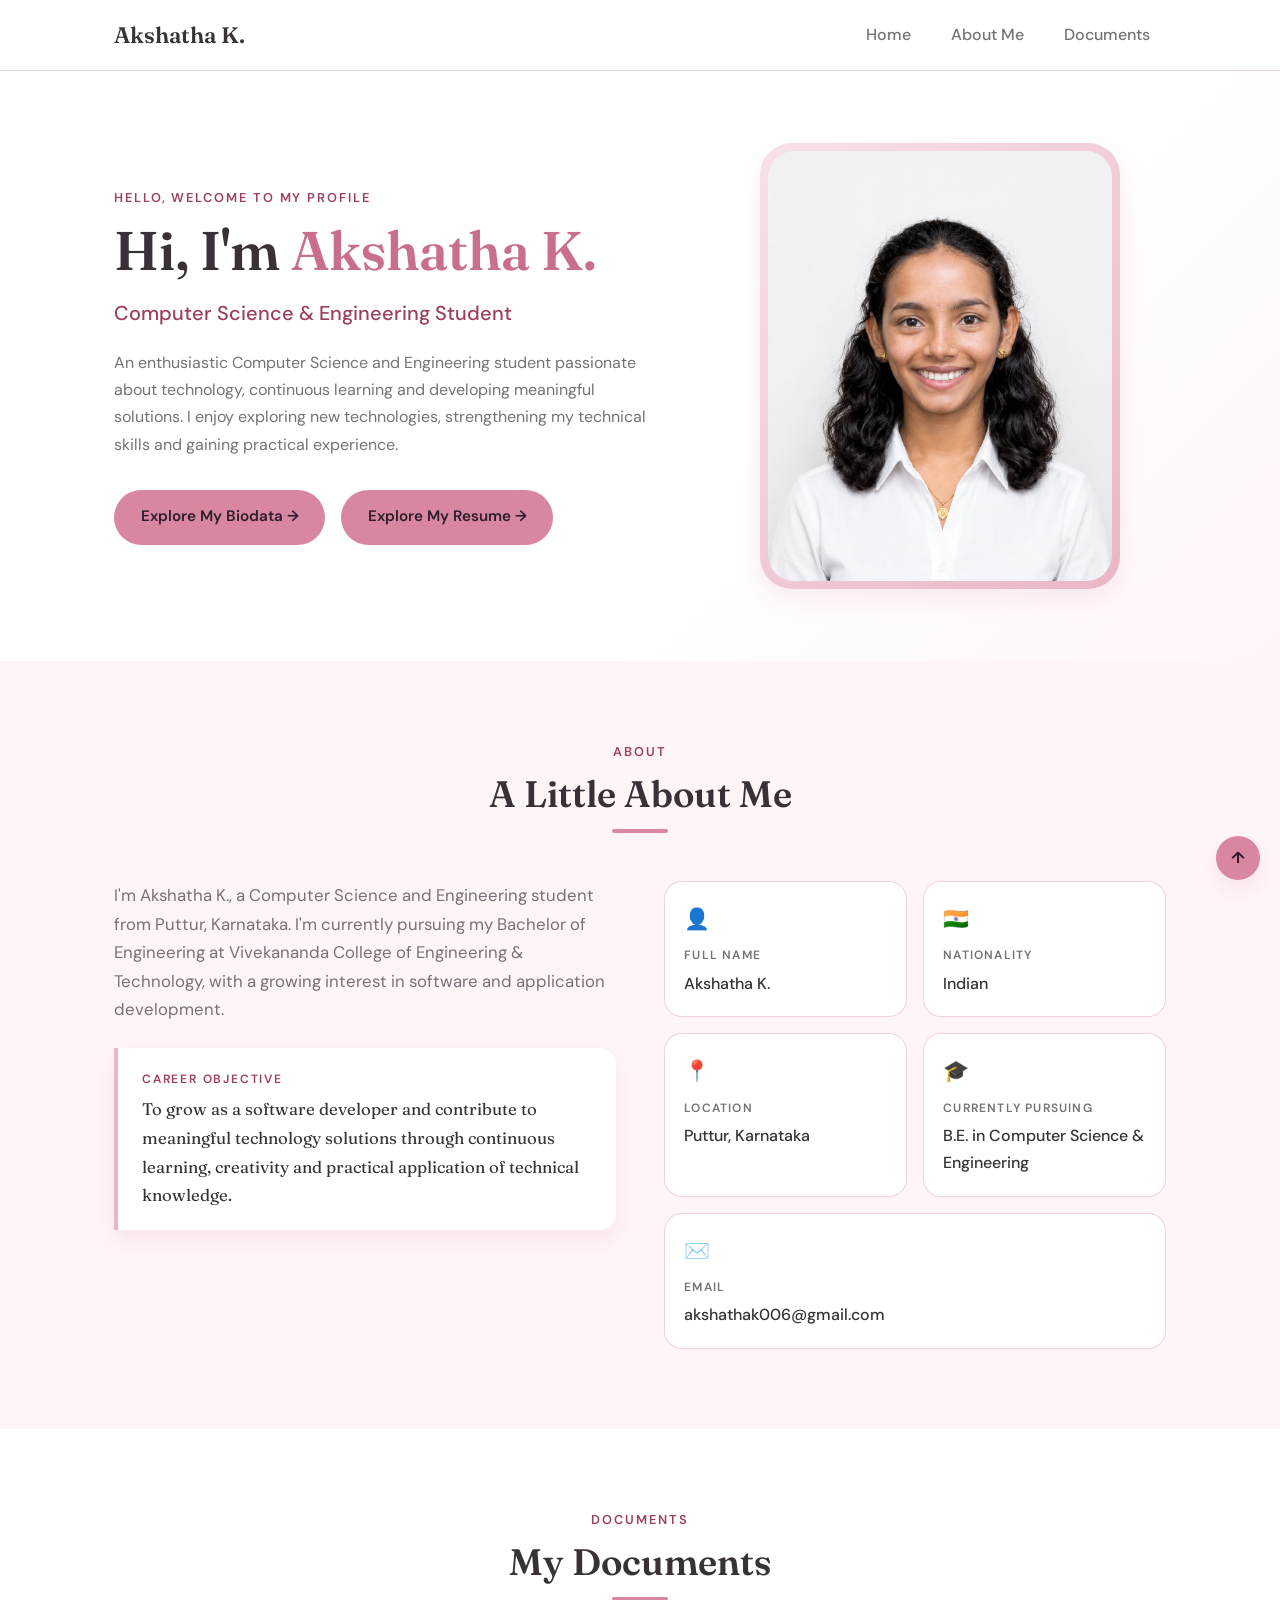
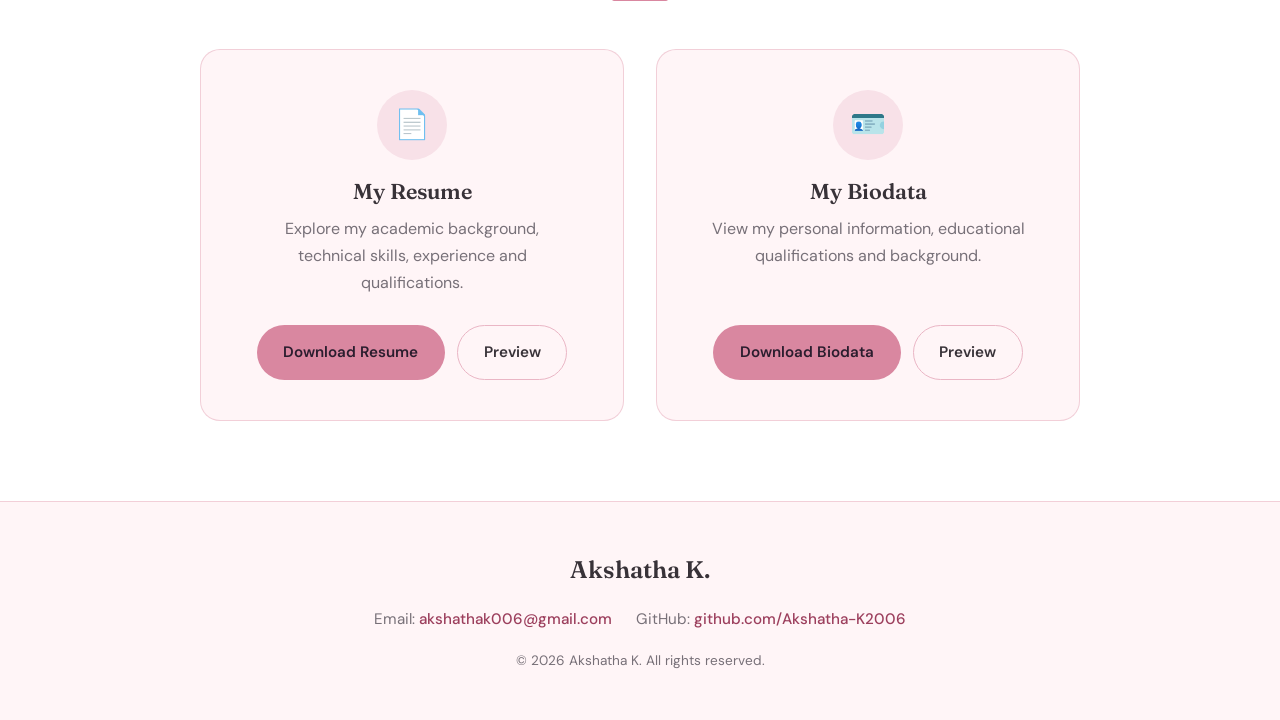
==== commit 339f2f68: "feat(mod):generated html of resume and biodata" ====
--- a/index.html
+++ b/index.html
@@ -53,13 +53,8 @@
               <a class="btn btn-primary" href="#documents">
                 Explore My Biodata →
               </a>
-              <a
-                class="btn btn-secondary"
-                href="assets/documents/resume.pdf"
-                download="Akshatha_K_Resume.pdf"
-                onclick="showToast('Your Resume download has started.')"
-              >
-                Download My Resume
+              <a class="btn btn-primary" href="#documents">
+                Explore My Resume →
               </a>
             </div>
           </div>
@@ -72,7 +67,6 @@
                   alt="Portrait of Akshatha K."
                 />
               </div>
-              <div class="photo-chip">🎓 Class of 2028</div>
             </div>
           </div>
         </div>
@@ -171,15 +165,8 @@
                   Download Resume
                 </a>
                 <!-- Inside Resume Card -->
-                <button
-                  type="button"
-                  class="btn btn-ghost"
-                  onclick="
-                    openPreview('assets/documents/resume.pdf', 'My Resume')
-                  "
-                >
-                  Preview
-                </button>
+                <!-- Inside My Resume card -->
+                <a class="btn btn-ghost" href="resume.html">Preview</a>
               </div>
             </article>
 
@@ -202,15 +189,8 @@
                 </a>
                 <!-- Inside Resume Card -->
 
-                <button
-                  type="button"
-                  class="btn btn-ghost"
-                  onclick="
-                    openPreview('assets/documents/biodata.pdf', 'My Biodata')
-                  "
-                >
-                  Preview
-                </button>
+                <!-- Inside My Biodata card -->
+                <a class="btn btn-ghost" href="biodata.html">Preview</a>
               </div>
             </article>
           </div>
--- a/css/style.css
+++ b/css/style.css
@@ -615,3 +615,513 @@
   height: 100%;
   border: none;
 }
+/* ==========================================================================
+   9. RESUME & BIODATA PAGES
+   ========================================================================== */
+.doc-nav-actions {
+  display: flex;
+  gap: 0.75rem;
+}
+
+.doc-nav-actions .btn {
+  padding: 0.55rem 1.1rem;
+  font-size: 0.88rem;
+}
+
+.doc-page {
+  max-width: 820px;
+  display: grid;
+  gap: 1.5rem;
+}
+
+.paper-card {
+  background: var(--white);
+  border: 1px solid var(--border);
+  border-radius: 20px;
+  padding: 2rem;
+  box-shadow: var(--shadow);
+}
+
+.paper-card h2 {
+  font-size: 1.4rem;
+  color: var(--accent-text);
+  margin-bottom: 1.2rem;
+  padding-bottom: 0.6rem;
+  border-bottom: 1px solid var(--border);
+}
+
+.paper-header {
+  text-align: center;
+}
+
+.paper-header h1 {
+  font-size: 2.4rem;
+  margin-bottom: 0.3rem;
+}
+
+.paper-subtitle {
+  color: var(--text-soft);
+  font-weight: 500;
+}
+
+.paper-links {
+  display: flex;
+  flex-wrap: wrap;
+  justify-content: center;
+  gap: 0.6rem;
+  margin-top: 0.9rem;
+  font-size: 0.92rem;
+  color: var(--accent-text);
+}
+
+.paper-links a:hover {
+  text-decoration: underline;
+}
+
+/* Resume Items */
+.resume-item {
+  padding-bottom: 1.25rem;
+  margin-bottom: 1.25rem;
+  border-bottom: 1px dashed var(--border);
+}
+
+.resume-item:last-child {
+  padding-bottom: 0;
+  margin-bottom: 0;
+  border-bottom: none;
+}
+
+.resume-item-head {
+  display: flex;
+  justify-content: space-between;
+  align-items: flex-start;
+  flex-wrap: wrap;
+  gap: 0.5rem;
+  margin-bottom: 0.4rem;
+}
+
+.resume-item-head h3 {
+  font-size: 1.15rem;
+}
+
+.institution {
+  color: var(--accent-text);
+  font-weight: 500;
+  font-size: 0.95rem;
+}
+
+.date-pill {
+  background: var(--blush);
+  color: var(--accent-text);
+  padding: 0.25rem 0.8rem;
+  border-radius: 99px;
+  font-size: 0.8rem;
+  font-weight: 600;
+}
+
+.resume-meta {
+  color: var(--text-soft);
+  font-size: 0.95rem;
+}
+
+/* Skills & Tags */
+.skills-list {
+  display: grid;
+  grid-template-columns: 1fr 1fr;
+  gap: 1.5rem;
+}
+
+.skill-group h3 {
+  font-size: 1rem;
+  margin-bottom: 0.6rem;
+}
+
+.tag-list {
+  display: flex;
+  flex-wrap: wrap;
+  gap: 0.5rem;
+}
+
+.tag-list li {
+  background: var(--soft-pink);
+  border: 1px solid var(--rose);
+  padding: 0.3rem 0.85rem;
+  border-radius: 99px;
+  font-size: 0.88rem;
+  font-weight: 500;
+}
+
+.simple-list {
+  display: grid;
+  gap: 0.6rem;
+}
+
+.simple-list li::before {
+  content: "✓ ";
+  color: var(--accent-text);
+  font-weight: bold;
+}
+
+/* Biodata Table */
+.bio-table {
+  width: 100%;
+  border-collapse: collapse;
+}
+
+.bio-table th,
+.bio-table td {
+  text-align: left;
+  padding: 0.75rem 0.5rem;
+  border-bottom: 1px solid var(--soft-pink);
+}
+
+.bio-table th {
+  width: 38%;
+  color: var(--text-soft);
+  font-weight: 500;
+}
+
+.bio-table td {
+  font-weight: 500;
+}
+
+.privacy-note {
+  text-align: center;
+  font-size: 0.85rem;
+  color: var(--text-soft);
+  font-style: italic;
+}
+
+@media (max-width: 640px) {
+  .skills-list {
+    grid-template-columns: 1fr;
+  }
+
+  .bio-table th,
+  .bio-table td {
+    display: block;
+    width: 100%;
+    padding: 0.25rem 0;
+  }
+
+  .bio-table tr {
+    display: block;
+    padding: 0.6rem 0;
+    border-bottom: 1px solid var(--soft-pink);
+  }
+}
+/* ==========================================================================
+   9. A4 SHEET VIEWER (NO-SCROLL FIT + ZOOM)
+   ========================================================================== */
+.viewer-body {
+  height: 100vh;
+  overflow: hidden;
+  display: flex;
+  flex-direction: column;
+  background: #f4e6eb;
+}
+
+.viewer-bar {
+  height: 58px;
+  padding: 0 1.25rem;
+  background: var(--white);
+  border-bottom: 1px solid var(--border);
+  display: flex;
+  align-items: center;
+  justify-content: space-between;
+  gap: 1rem;
+  flex-shrink: 0;
+  z-index: 20;
+}
+
+.viewer-left {
+  display: flex;
+  align-items: center;
+  gap: 1rem;
+}
+
+.viewer-title {
+  font-weight: 600;
+  color: var(--text);
+  font-size: 0.95rem;
+}
+
+.btn-sm {
+  padding: 0.45rem 1rem;
+  font-size: 0.85rem;
+}
+
+.zoom-controls {
+  display: flex;
+  align-items: center;
+  gap: 0.4rem;
+  background: var(--soft-pink);
+  border: 1px solid var(--border);
+  padding: 0.25rem 0.5rem;
+  border-radius: 99px;
+}
+
+.zoom-btn {
+  background: var(--white);
+  border: 1px solid var(--rose);
+  color: var(--accent-text);
+  font-weight: 600;
+  font-size: 0.85rem;
+  min-width: 28px;
+  height: 28px;
+  padding: 0 0.5rem;
+  border-radius: 99px;
+  cursor: pointer;
+}
+
+.zoom-btn:hover {
+  background: var(--blush);
+}
+
+.zoom-label {
+  font-size: 0.82rem;
+  font-weight: 600;
+  min-width: 44px;
+  text-align: center;
+  color: var(--text);
+}
+
+/* Viewport holds the scaled A4 page without scrolling at default fit */
+.a4-viewport {
+  flex: 1;
+  overflow: auto;
+  display: flex;
+  justify-content: center;
+  align-items: flex-start;
+  padding: 16px;
+}
+
+.a4-scale-wrapper {
+  transform-origin: top center;
+  transition: transform 0.15s ease-out;
+}
+
+/* Exact A4 dimensions at 96 DPI (210mm x 297mm) */
+.a4-sheet {
+  width: 794px;
+  height: 1123px;
+  background: #ffffff;
+  color: #222222;
+  padding: 44px 52px;
+  box-shadow: 0 12px 36px rgba(56, 50, 56, 0.18);
+  border: 1px solid rgba(0, 0, 0, 0.08);
+  display: flex;
+  flex-direction: column;
+  justify-content: space-between;
+  overflow: hidden;
+}
+
+/* ---- RESUME PDF EXACT LAYOUT ---- */
+.resume-sheet {
+  font-family: "DM Sans", sans-serif;
+  font-size: 13px;
+  line-height: 1.48;
+}
+
+.res-header {
+  text-align: center;
+  border-bottom: 2px solid #222222;
+  padding-bottom: 12px;
+  margin-bottom: 10px;
+}
+
+.res-header h1 {
+  font-family: "DM Sans", sans-serif;
+  font-size: 26px;
+  font-weight: 700;
+  letter-spacing: 0.04em;
+  color: #111111;
+}
+
+.res-address {
+  font-size: 12.5px;
+  color: #444444;
+  margin-top: 2px;
+}
+
+.res-contact {
+  display: flex;
+  justify-content: center;
+  gap: 10px;
+  font-size: 12.5px;
+  font-weight: 500;
+  margin-top: 4px;
+  color: #222222;
+}
+
+.res-section {
+  margin-bottom: 10px;
+}
+
+.res-section h2 {
+  font-family: "DM Sans", sans-serif;
+  font-size: 13.5px;
+  font-weight: 700;
+  letter-spacing: 0.05em;
+  color: #111111;
+  border-bottom: 1.5px solid #333333;
+  padding-bottom: 3px;
+  margin-bottom: 8px;
+}
+
+.res-entry {
+  margin-bottom: 9px;
+}
+
+.res-entry:last-child {
+  margin-bottom: 0;
+}
+
+.res-row {
+  display: flex;
+  justify-content: space-between;
+  align-items: baseline;
+  gap: 12px;
+}
+
+.res-date {
+  font-size: 12px;
+  color: #444444;
+  white-space: nowrap;
+}
+
+.res-sub {
+  font-size: 12.5px;
+  color: #333333;
+}
+
+.res-skills,
+.res-certs {
+  display: grid;
+  gap: 4px;
+  padding-left: 16px;
+  list-style: disc;
+}
+
+/* ---- BIODATA PDF EXACT LAYOUT ---- */
+.bio-sheet {
+  font-family: "DM Sans", sans-serif;
+  font-size: 13px;
+  line-height: 1.45;
+  border-top: 8px solid var(--primary);
+}
+
+.bio-header {
+  text-align: center;
+  border-bottom: 1.5px solid var(--rose);
+  padding-bottom: 12px;
+}
+
+.bio-doc-tag {
+  font-size: 11px;
+  font-weight: 700;
+  letter-spacing: 0.18em;
+  color: var(--accent-text);
+  margin-bottom: 2px;
+}
+
+.bio-header h1 {
+  font-family: "Fraunces", serif;
+  font-size: 26px;
+  color: var(--text);
+  letter-spacing: 0.03em;
+}
+
+.bio-section h2 {
+  font-family: "DM Sans", sans-serif;
+  font-size: 12.5px;
+  font-weight: 700;
+  letter-spacing: 0.1em;
+  color: var(--accent-text);
+  background: var(--soft-pink);
+  padding: 5px 10px;
+  border-left: 3px solid var(--primary);
+  margin-bottom: 8px;
+}
+
+.a4-bio-table {
+  width: 100%;
+  border-collapse: collapse;
+}
+
+.a4-bio-table th,
+.a4-bio-table td {
+  text-align: left;
+  padding: 4.5px 10px;
+  border-bottom: 1px solid #f3e4e9;
+  font-size: 12.8px;
+}
+
+.a4-bio-table th {
+  width: 36%;
+  color: #555555;
+  font-weight: 600;
+}
+
+.a4-bio-table td {
+  color: #1f1f1f;
+  font-weight: 500;
+}
+
+.bio-text {
+  padding: 0 10px;
+  color: #2b2b2b;
+}
+
+.bio-sub {
+  padding: 8px 10px 0;
+}
+
+.bio-sub strong {
+  display: block;
+  font-size: 12.5px;
+  color: var(--accent-text);
+  margin-bottom: 5px;
+}
+
+.bio-pills {
+  display: flex;
+  flex-wrap: wrap;
+  gap: 6px;
+}
+
+.bio-pills span {
+  background: var(--soft-pink);
+  border: 1px solid var(--rose);
+  padding: 2px 10px;
+  border-radius: 99px;
+  font-size: 12px;
+  font-weight: 500;
+}
+
+.bio-sheet-footer {
+  border-top: 1px solid var(--border);
+  padding-top: 8px;
+}
+
+.bio-disclaimer {
+  text-align: center;
+  font-size: 11px;
+  font-style: italic;
+  color: var(--text-soft);
+  margin-bottom: 6px;
+}
+
+.bio-page-meta {
+  display: flex;
+  justify-content: space-between;
+  font-size: 11px;
+  font-weight: 600;
+  color: var(--accent-text);
+}
+
+@media (max-width: 640px) {
+  .viewer-title {
+    display: none;
+  }
+}
